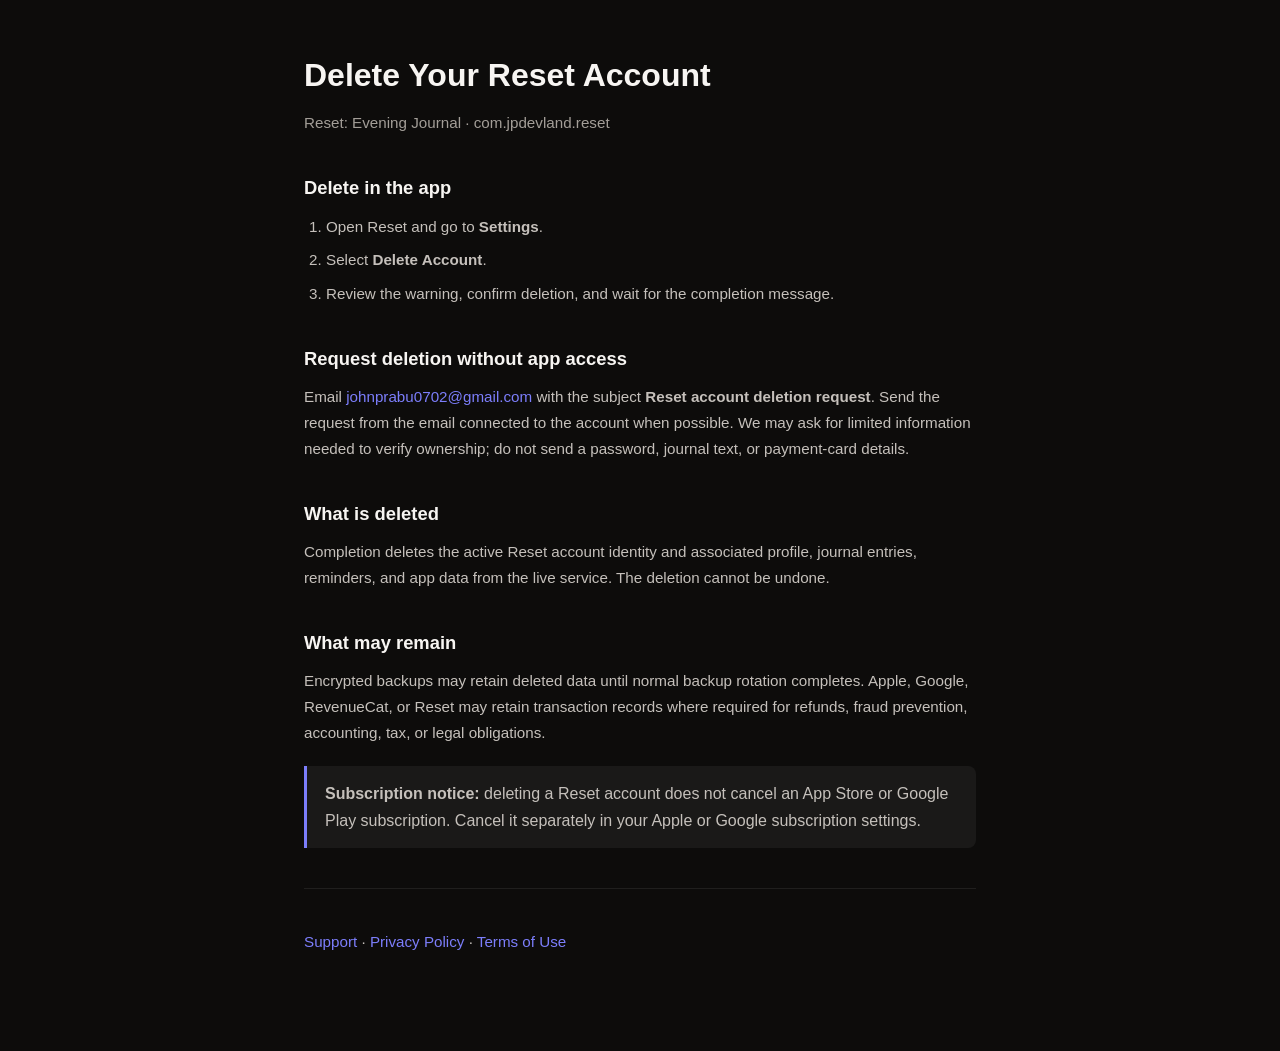
==== account-deletion.html @ d6d280e7 "Update Reset legal and support pages" ====
<!DOCTYPE html>
<html lang="en">
<head>
  <meta charset="UTF-8" />
  <meta name="viewport" content="width=device-width, initial-scale=1.0" />
  <title>Delete Your Account - Reset: Evening Journal</title>
  <style>
    *, *::before, *::after { box-sizing: border-box; margin: 0; padding: 0; }
    body { font-family: -apple-system, BlinkMacSystemFont, "Segoe UI", Roboto, Helvetica, Arial, sans-serif; background: #0D0C0B; color: #F7F5F2; line-height: 1.7; }
    main { max-width: 720px; margin: 0 auto; padding: 48px 24px 96px; }
    h1 { font-size: 2rem; margin-bottom: 8px; }
    h2 { font-size: 1.15rem; margin: 36px 0 10px; }
    p, li { color: #C5C0BB; font-size: 0.95rem; }
    ol { padding-left: 22px; margin-top: 8px; }
    li { margin-bottom: 8px; }
    a { color: #7C7EFB; text-decoration: none; }
    a:hover { text-decoration: underline; }
    .notice { background: #1A1918; border-left: 3px solid #7C7EFB; border-radius: 0 8px 8px 0; padding: 14px 18px; margin: 20px 0; color: #C5C0BB; }
    .muted { color: #A39E98; }
    hr { border: none; border-top: 1px solid rgba(255,255,255,0.08); margin: 40px 0; }
  </style>
</head>
<body>
  <main>
    <h1>Delete Your Reset Account</h1>
    <p class="muted">Reset: Evening Journal &middot; com.jpdevland.reset</p>

    <h2>Delete in the app</h2>
    <ol>
      <li>Open Reset and go to <strong>Settings</strong>.</li>
      <li>Select <strong>Delete Account</strong>.</li>
      <li>Review the warning, confirm deletion, and wait for the completion message.</li>
    </ol>

    <h2>Request deletion without app access</h2>
    <p>Email <a href="mailto:johnprabu0702@gmail.com?subject=Reset%20account%20deletion%20request">johnprabu0702@gmail.com</a> with the subject <strong>Reset account deletion request</strong>. Send the request from the email connected to the account when possible. We may ask for limited information needed to verify ownership; do not send a password, journal text, or payment-card details.</p>

    <h2>What is deleted</h2>
    <p>Completion deletes the active Reset account identity and associated profile, journal entries, reminders, and app data from the live service. The deletion cannot be undone.</p>

    <h2>What may remain</h2>
    <p>Encrypted backups may retain deleted data until normal backup rotation completes. Apple, Google, RevenueCat, or Reset may retain transaction records where required for refunds, fraud prevention, accounting, tax, or legal obligations.</p>

    <div class="notice"><strong>Subscription notice:</strong> deleting a Reset account does not cancel an App Store or Google Play subscription. Cancel it separately in your Apple or Google subscription settings.</div>

    <hr />
    <p><a href="./support.html">Support</a> &middot; <a href="./privacy-policy.html">Privacy Policy</a> &middot; <a href="./terms-of-use.html">Terms of Use</a></p>
  </main>
</body>
</html>
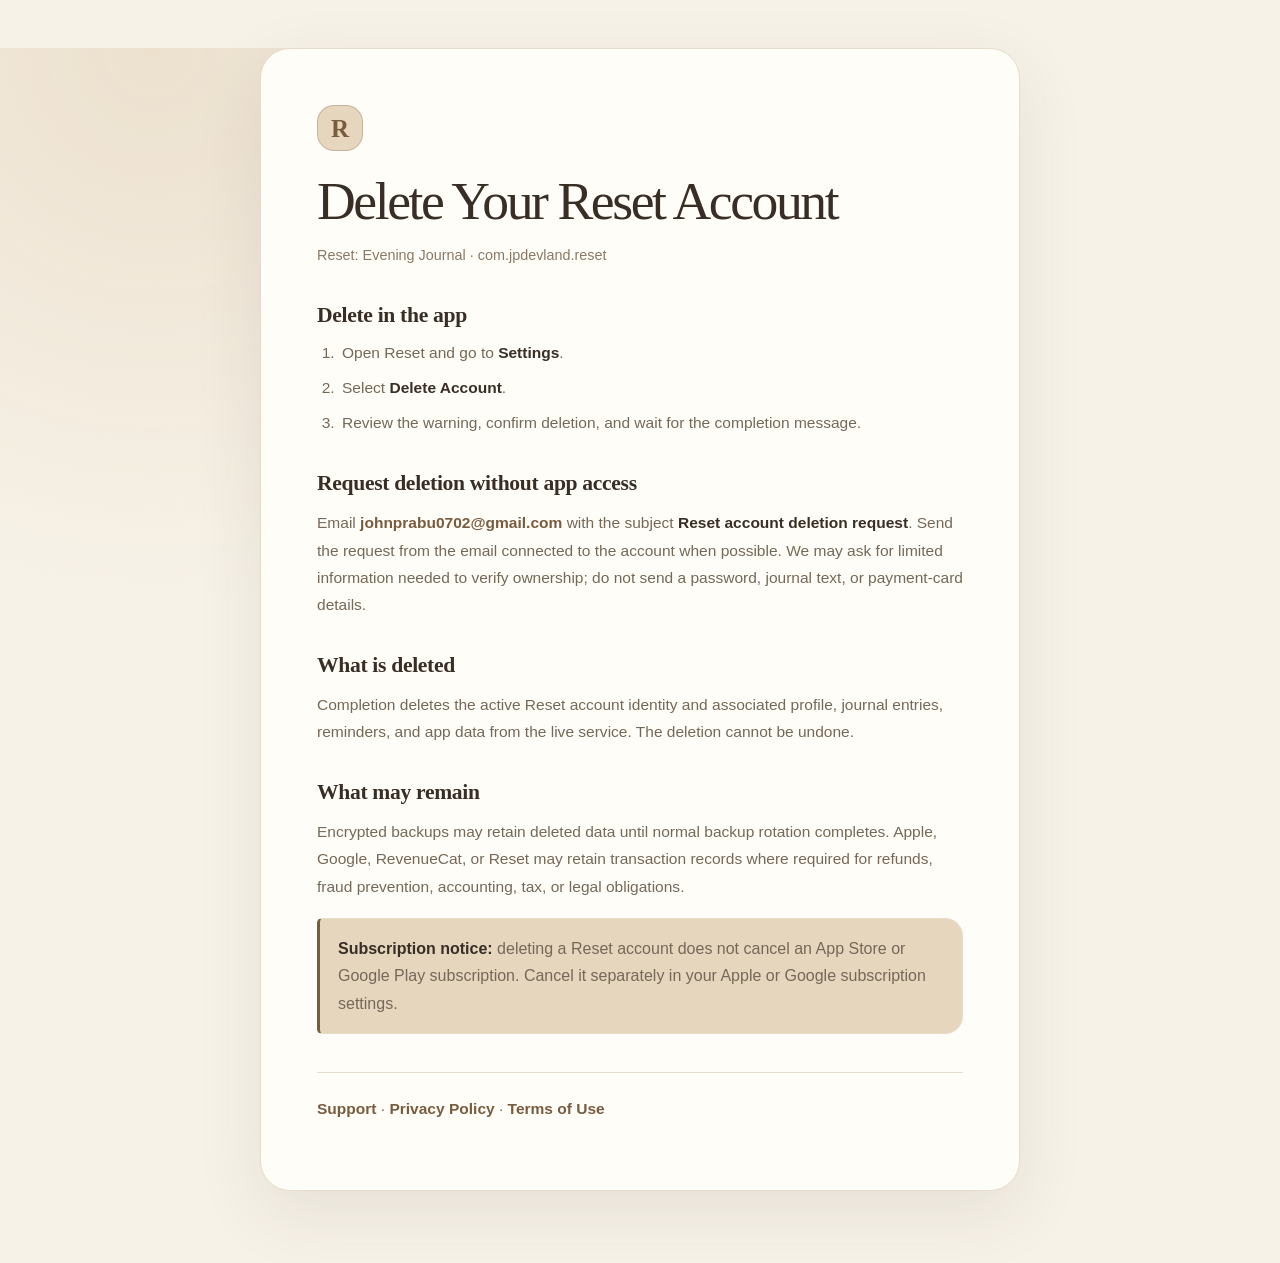
==== commit f7981e1e: "Refresh Reset support and legal pages" ====
--- a/account-deletion.html
+++ b/account-deletion.html
@@ -19,6 +19,8 @@
     .muted { color: #A39E98; }
     hr { border: none; border-top: 1px solid rgba(255,255,255,0.08); margin: 40px 0; }
   </style>
+  <meta name="theme-color" content="#F7F2E8" />
+  <link rel="stylesheet" href="./site.css" />
 </head>
 <body>
   <main>
--- a/site.css
+++ b/site.css
@@ -0,0 +1,144 @@
+:root {
+  color-scheme: light dark;
+  --page: #F7F2E8;
+  --paper: #FFFDF8;
+  --paper-raised: #F1E8DA;
+  --ink: #382E25;
+  --body-ink: #756858;
+  --muted: #8A7865;
+  --edge: #E7DCCB;
+  --accent: #795B3E;
+  --accent-ink: #FFF9EF;
+  --accent-wash: #E6D6BE;
+  --serif: "Iowan Old Style", "Palatino Linotype", "Book Antiqua", Georgia, serif;
+  --sans: -apple-system, BlinkMacSystemFont, "Segoe UI", Roboto, Helvetica, Arial, sans-serif;
+}
+
+@media (prefers-color-scheme: dark) {
+  :root {
+    --page: #171512;
+    --paper: #211E1A;
+    --paper-raised: #29251F;
+    --ink: #F5EDE2;
+    --body-ink: #C3B7A8;
+    --muted: #958878;
+    --edge: #40392F;
+    --accent: #E8C997;
+    --accent-ink: #342718;
+    --accent-wash: #40372B;
+  }
+}
+
+*, *::before, *::after { box-sizing: border-box; }
+html { min-height: 100%; background: var(--page); scroll-behavior: smooth; }
+body {
+  min-height: 100vh;
+  margin: 0;
+  background: radial-gradient(ellipse at 12% 0%, color-mix(in srgb, var(--accent-wash) 62%, transparent), transparent 34rem), var(--page) !important;
+  color: var(--ink);
+  font-family: var(--sans);
+  line-height: 1.72;
+  -webkit-font-smoothing: antialiased;
+  text-rendering: optimizeLegibility;
+}
+
+main, .wrapper {
+  position: relative;
+  width: min(100% - 36px, 760px);
+  max-width: 760px;
+  margin: clamp(18px, 5vw, 48px) auto 72px;
+  padding: clamp(28px, 6vw, 56px);
+  border: 1px solid var(--edge);
+  border-radius: 30px;
+  background: var(--paper);
+  box-shadow: 0 22px 70px color-mix(in srgb, var(--ink) 9%, transparent);
+}
+
+main::before, .wrapper::before {
+  content: "R";
+  display: grid;
+  width: 46px;
+  height: 46px;
+  margin-bottom: 22px;
+  place-items: center;
+  border: 1px solid color-mix(in srgb, var(--accent) 28%, transparent);
+  border-radius: 17px;
+  background: var(--accent-wash);
+  color: var(--accent);
+  font: 600 25px/1 var(--serif);
+}
+
+h1, header h1 {
+  margin: 0 0 10px;
+  color: var(--ink);
+  font-family: var(--serif);
+  font-size: clamp(2.15rem, 7vw, 3.35rem);
+  font-weight: 500;
+  letter-spacing: -.045em;
+  line-height: 1.08;
+}
+h2 {
+  margin: 34px 0 10px;
+  color: var(--ink);
+  font-family: var(--serif);
+  font-size: 1.35rem;
+  font-weight: 600;
+  letter-spacing: -.015em;
+  line-height: 1.25;
+}
+p, li { color: var(--body-ink); font-size: .97rem; line-height: 1.75; }
+p { margin: 12px 0; }
+strong { color: var(--ink); }
+ul, ol { margin: 10px 0 0; padding-left: 22px; }
+li { margin: 0 0 8px; padding-left: 3px; }
+a { color: var(--accent); font-weight: 600; text-decoration-color: color-mix(in srgb, var(--accent) 42%, transparent); text-underline-offset: 3px; }
+a:hover { text-decoration-thickness: 2px; }
+a:focus-visible { outline: 3px solid color-mix(in srgb, var(--accent) 48%, transparent); outline-offset: 3px; border-radius: 4px; }
+header { margin-bottom: 30px; }
+header p, .muted { color: var(--muted) !important; font-size: .9rem !important; }
+.badge {
+  display: inline-flex;
+  align-items: center;
+  margin-top: 9px;
+  padding: 6px 13px;
+  border: 1px solid var(--edge);
+  border-radius: 999px;
+  background: var(--paper-raised);
+  color: var(--body-ink) !important;
+  font-size: .77rem;
+}
+.important, .notice {
+  margin: 18px 0;
+  padding: 16px 18px;
+  border: 1px solid var(--edge);
+  border-inline-start: 3px solid var(--accent);
+  border-radius: 5px 18px 18px 5px;
+  background: var(--accent-wash);
+  color: var(--body-ink) !important;
+}
+hr { height: 1px; margin: 38px 0 22px; border: 0; background: var(--edge); }
+footer { margin-top: 42px; padding-top: 20px; border-top: 1px solid var(--edge); }
+footer a { color: var(--accent); }
+.card {
+  margin-top: 24px;
+  padding: clamp(20px, 4vw, 30px);
+  border: 1px solid var(--edge);
+  border-radius: 24px;
+  background: var(--paper-raised);
+}
+.review-link {
+  display: inline-flex;
+  align-items: center;
+  min-height: 46px;
+  margin-top: 10px;
+  padding: 11px 18px;
+  border-radius: 999px;
+  background: var(--accent);
+  color: var(--accent-ink) !important;
+  text-decoration: none;
+}
+
+@media (max-width: 540px) {
+  main, .wrapper { width: min(100% - 24px, 760px); margin-top: 12px; padding: 25px 21px 34px; border-radius: 24px; }
+  h2 { margin-top: 29px; }
+}
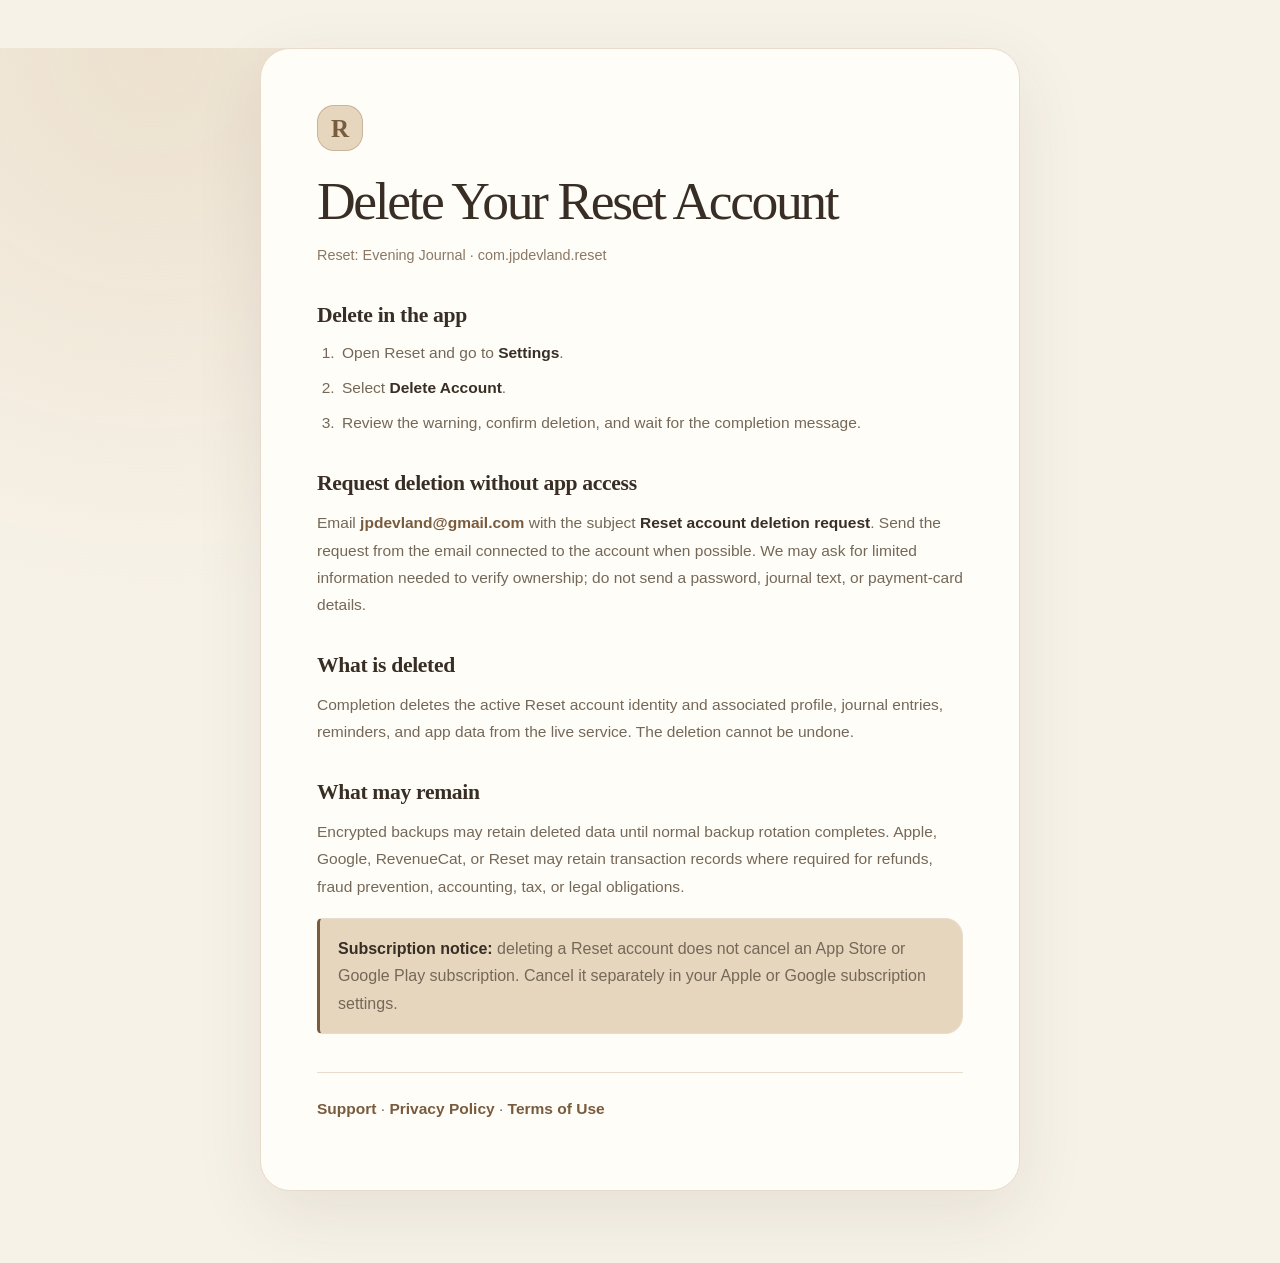
==== commit 0f22cbc5: "Update Reset contact email" ====
--- a/account-deletion.html
+++ b/account-deletion.html
@@ -35,7 +35,7 @@
     </ol>
 
     <h2>Request deletion without app access</h2>
-    <p>Email <a href="mailto:johnprabu0702@gmail.com?subject=Reset%20account%20deletion%20request">johnprabu0702@gmail.com</a> with the subject <strong>Reset account deletion request</strong>. Send the request from the email connected to the account when possible. We may ask for limited information needed to verify ownership; do not send a password, journal text, or payment-card details.</p>
+    <p>Email <a href="mailto:jpdevland@gmail.com?subject=Reset%20account%20deletion%20request">jpdevland@gmail.com</a> with the subject <strong>Reset account deletion request</strong>. Send the request from the email connected to the account when possible. We may ask for limited information needed to verify ownership; do not send a password, journal text, or payment-card details.</p>
 
     <h2>What is deleted</h2>
     <p>Completion deletes the active Reset account identity and associated profile, journal entries, reminders, and app data from the live service. The deletion cannot be undone.</p>
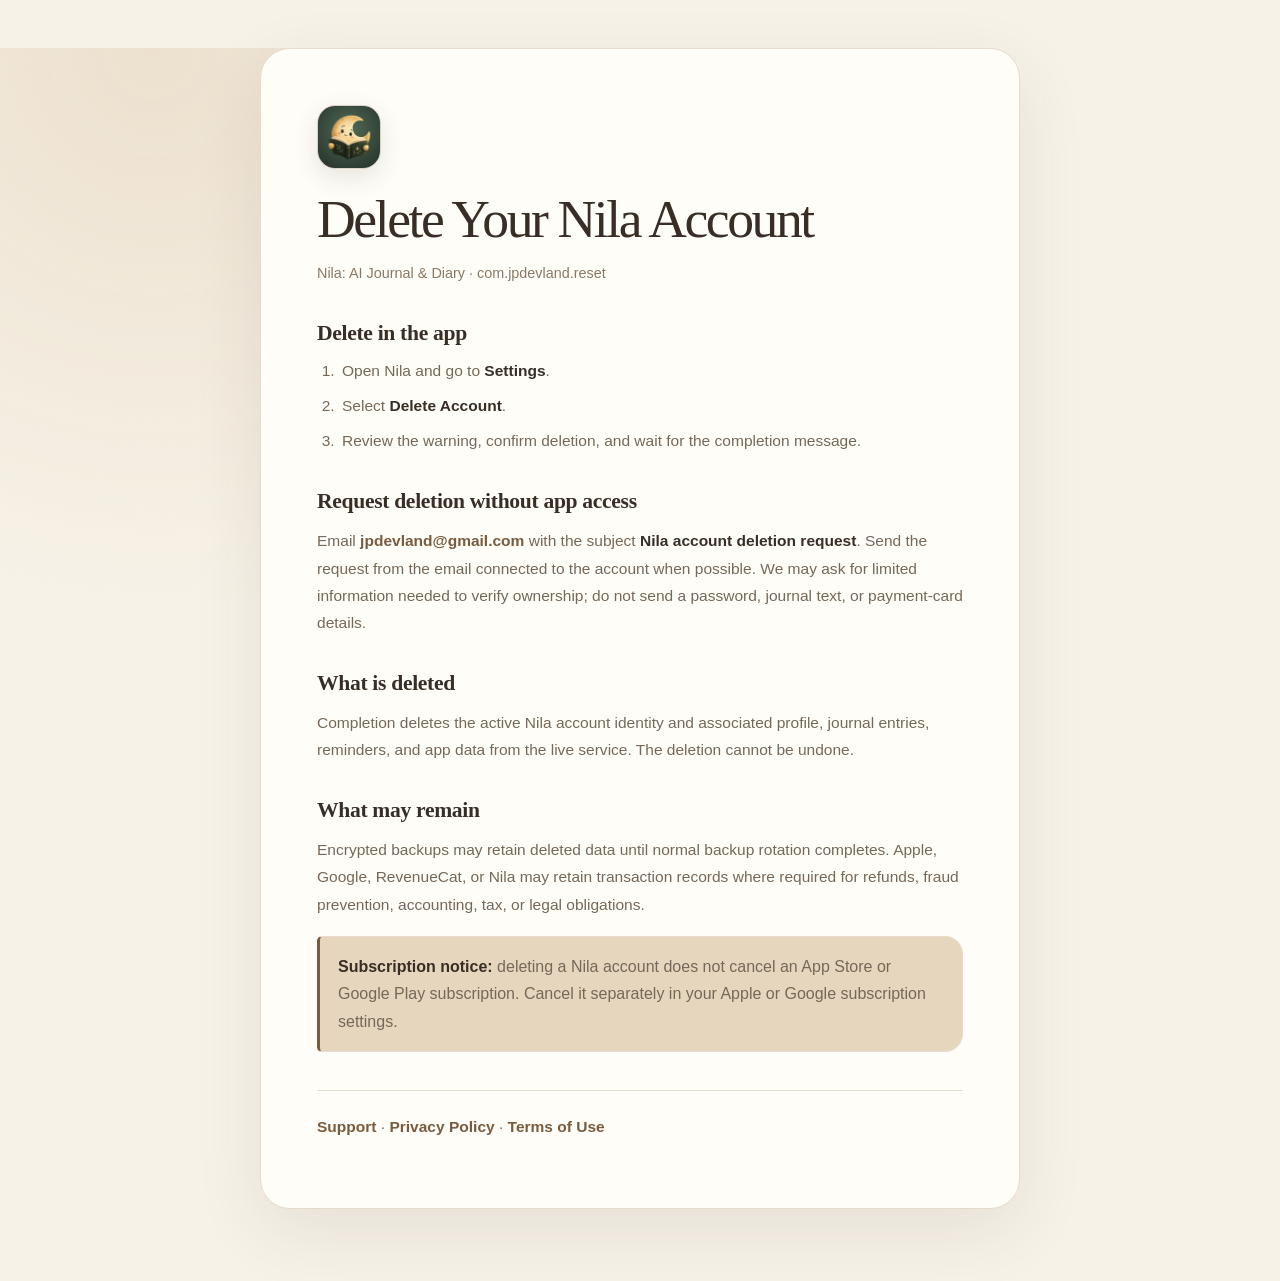
==== commit 2d5fa27b: "Update Nila legal site branding" ====
--- a/account-deletion.html
+++ b/account-deletion.html
@@ -3,7 +3,7 @@
 <head>
   <meta charset="UTF-8" />
   <meta name="viewport" content="width=device-width, initial-scale=1.0" />
-  <title>Delete Your Account - Reset: Evening Journal</title>
+  <title>Delete Your Account - Nila: AI Journal &amp; Diary</title>
   <style>
     *, *::before, *::after { box-sizing: border-box; margin: 0; padding: 0; }
     body { font-family: -apple-system, BlinkMacSystemFont, "Segoe UI", Roboto, Helvetica, Arial, sans-serif; background: #0D0C0B; color: #F7F5F2; line-height: 1.7; }
@@ -24,26 +24,27 @@
 </head>
 <body>
   <main>
-    <h1>Delete Your Reset Account</h1>
-    <p class="muted">Reset: Evening Journal &middot; com.jpdevland.reset</p>
+    <img class="brand-mark" src="./nila-app-icon.png" alt="Nila app icon" width="64" height="64" />
+    <h1>Delete Your Nila Account</h1>
+    <p class="muted">Nila: AI Journal &amp; Diary &middot; com.jpdevland.reset</p>
 
     <h2>Delete in the app</h2>
     <ol>
-      <li>Open Reset and go to <strong>Settings</strong>.</li>
+      <li>Open Nila and go to <strong>Settings</strong>.</li>
       <li>Select <strong>Delete Account</strong>.</li>
       <li>Review the warning, confirm deletion, and wait for the completion message.</li>
     </ol>
 
     <h2>Request deletion without app access</h2>
-    <p>Email <a href="mailto:jpdevland@gmail.com?subject=Reset%20account%20deletion%20request">jpdevland@gmail.com</a> with the subject <strong>Reset account deletion request</strong>. Send the request from the email connected to the account when possible. We may ask for limited information needed to verify ownership; do not send a password, journal text, or payment-card details.</p>
+    <p>Email <a href="mailto:jpdevland@gmail.com?subject=Nila%20account%20deletion%20request">jpdevland@gmail.com</a> with the subject <strong>Nila account deletion request</strong>. Send the request from the email connected to the account when possible. We may ask for limited information needed to verify ownership; do not send a password, journal text, or payment-card details.</p>
 
     <h2>What is deleted</h2>
-    <p>Completion deletes the active Reset account identity and associated profile, journal entries, reminders, and app data from the live service. The deletion cannot be undone.</p>
+    <p>Completion deletes the active Nila account identity and associated profile, journal entries, reminders, and app data from the live service. The deletion cannot be undone.</p>
 
     <h2>What may remain</h2>
-    <p>Encrypted backups may retain deleted data until normal backup rotation completes. Apple, Google, RevenueCat, or Reset may retain transaction records where required for refunds, fraud prevention, accounting, tax, or legal obligations.</p>
+    <p>Encrypted backups may retain deleted data until normal backup rotation completes. Apple, Google, RevenueCat, or Nila may retain transaction records where required for refunds, fraud prevention, accounting, tax, or legal obligations.</p>
 
-    <div class="notice"><strong>Subscription notice:</strong> deleting a Reset account does not cancel an App Store or Google Play subscription. Cancel it separately in your Apple or Google subscription settings.</div>
+    <div class="notice"><strong>Subscription notice:</strong> deleting a Nila account does not cancel an App Store or Google Play subscription. Cancel it separately in your Apple or Google subscription settings.</div>
 
     <hr />
     <p><a href="./support.html">Support</a> &middot; <a href="./privacy-policy.html">Privacy Policy</a> &middot; <a href="./terms-of-use.html">Terms of Use</a></p>
--- a/site.css
+++ b/site.css
@@ -41,7 +41,6 @@
   -webkit-font-smoothing: antialiased;
   text-rendering: optimizeLegibility;
 }
-
 main, .wrapper {
   position: relative;
   width: min(100% - 36px, 760px);
@@ -53,39 +52,18 @@
   background: var(--paper);
   box-shadow: 0 22px 70px color-mix(in srgb, var(--ink) 9%, transparent);
 }
-
-main::before, .wrapper::before {
-  content: "R";
-  display: grid;
-  width: 46px;
-  height: 46px;
+.brand-mark {
+  display: block;
+  width: 64px;
+  height: 64px;
   margin-bottom: 22px;
-  place-items: center;
+  object-fit: contain;
   border: 1px solid color-mix(in srgb, var(--accent) 28%, transparent);
-  border-radius: 17px;
-  background: var(--accent-wash);
-  color: var(--accent);
-  font: 600 25px/1 var(--serif);
+  border-radius: 18px;
+  box-shadow: 0 8px 24px color-mix(in srgb, var(--ink) 12%, transparent);
 }
-
-h1, header h1 {
-  margin: 0 0 10px;
-  color: var(--ink);
-  font-family: var(--serif);
-  font-size: clamp(2.15rem, 7vw, 3.35rem);
-  font-weight: 500;
-  letter-spacing: -.045em;
-  line-height: 1.08;
-}
-h2 {
-  margin: 34px 0 10px;
-  color: var(--ink);
-  font-family: var(--serif);
-  font-size: 1.35rem;
-  font-weight: 600;
-  letter-spacing: -.015em;
-  line-height: 1.25;
-}
+h1, header h1 { margin: 0 0 10px; color: var(--ink); font-family: var(--serif); font-size: clamp(2.15rem, 7vw, 3.35rem); font-weight: 500; letter-spacing: -.045em; line-height: 1.08; }
+h2 { margin: 34px 0 10px; color: var(--ink); font-family: var(--serif); font-size: 1.35rem; font-weight: 600; letter-spacing: -.015em; line-height: 1.25; }
 p, li { color: var(--body-ink); font-size: .97rem; line-height: 1.75; }
 p { margin: 12px 0; }
 strong { color: var(--ink); }
@@ -96,49 +74,11 @@
 a:focus-visible { outline: 3px solid color-mix(in srgb, var(--accent) 48%, transparent); outline-offset: 3px; border-radius: 4px; }
 header { margin-bottom: 30px; }
 header p, .muted { color: var(--muted) !important; font-size: .9rem !important; }
-.badge {
-  display: inline-flex;
-  align-items: center;
-  margin-top: 9px;
-  padding: 6px 13px;
-  border: 1px solid var(--edge);
-  border-radius: 999px;
-  background: var(--paper-raised);
-  color: var(--body-ink) !important;
-  font-size: .77rem;
-}
-.important, .notice {
-  margin: 18px 0;
-  padding: 16px 18px;
-  border: 1px solid var(--edge);
-  border-inline-start: 3px solid var(--accent);
-  border-radius: 5px 18px 18px 5px;
-  background: var(--accent-wash);
-  color: var(--body-ink) !important;
-}
+.badge { display: inline-flex; align-items: center; margin-top: 9px; padding: 6px 13px; border: 1px solid var(--edge); border-radius: 999px; background: var(--paper-raised); color: var(--body-ink) !important; font-size: .77rem; }
+.important, .notice { margin: 18px 0; padding: 16px 18px; border: 1px solid var(--edge); border-inline-start: 3px solid var(--accent); border-radius: 5px 18px 18px 5px; background: var(--accent-wash); color: var(--body-ink) !important; }
 hr { height: 1px; margin: 38px 0 22px; border: 0; background: var(--edge); }
 footer { margin-top: 42px; padding-top: 20px; border-top: 1px solid var(--edge); }
 footer a { color: var(--accent); }
-.card {
-  margin-top: 24px;
-  padding: clamp(20px, 4vw, 30px);
-  border: 1px solid var(--edge);
-  border-radius: 24px;
-  background: var(--paper-raised);
-}
-.review-link {
-  display: inline-flex;
-  align-items: center;
-  min-height: 46px;
-  margin-top: 10px;
-  padding: 11px 18px;
-  border-radius: 999px;
-  background: var(--accent);
-  color: var(--accent-ink) !important;
-  text-decoration: none;
-}
-
-@media (max-width: 540px) {
-  main, .wrapper { width: min(100% - 24px, 760px); margin-top: 12px; padding: 25px 21px 34px; border-radius: 24px; }
-  h2 { margin-top: 29px; }
-}
+.card { margin-top: 24px; padding: clamp(20px, 4vw, 30px); border: 1px solid var(--edge); border-radius: 24px; background: var(--paper-raised); }
+.review-link { display: inline-flex; align-items: center; min-height: 46px; margin-top: 10px; padding: 11px 18px; border-radius: 999px; background: var(--accent); color: var(--accent-ink) !important; text-decoration: none; }
+@media (max-width: 540px) { main, .wrapper { width: min(100% - 24px, 760px); margin-top: 12px; padding: 25px 21px 34px; border-radius: 24px; } h2 { margin-top: 29px; } }
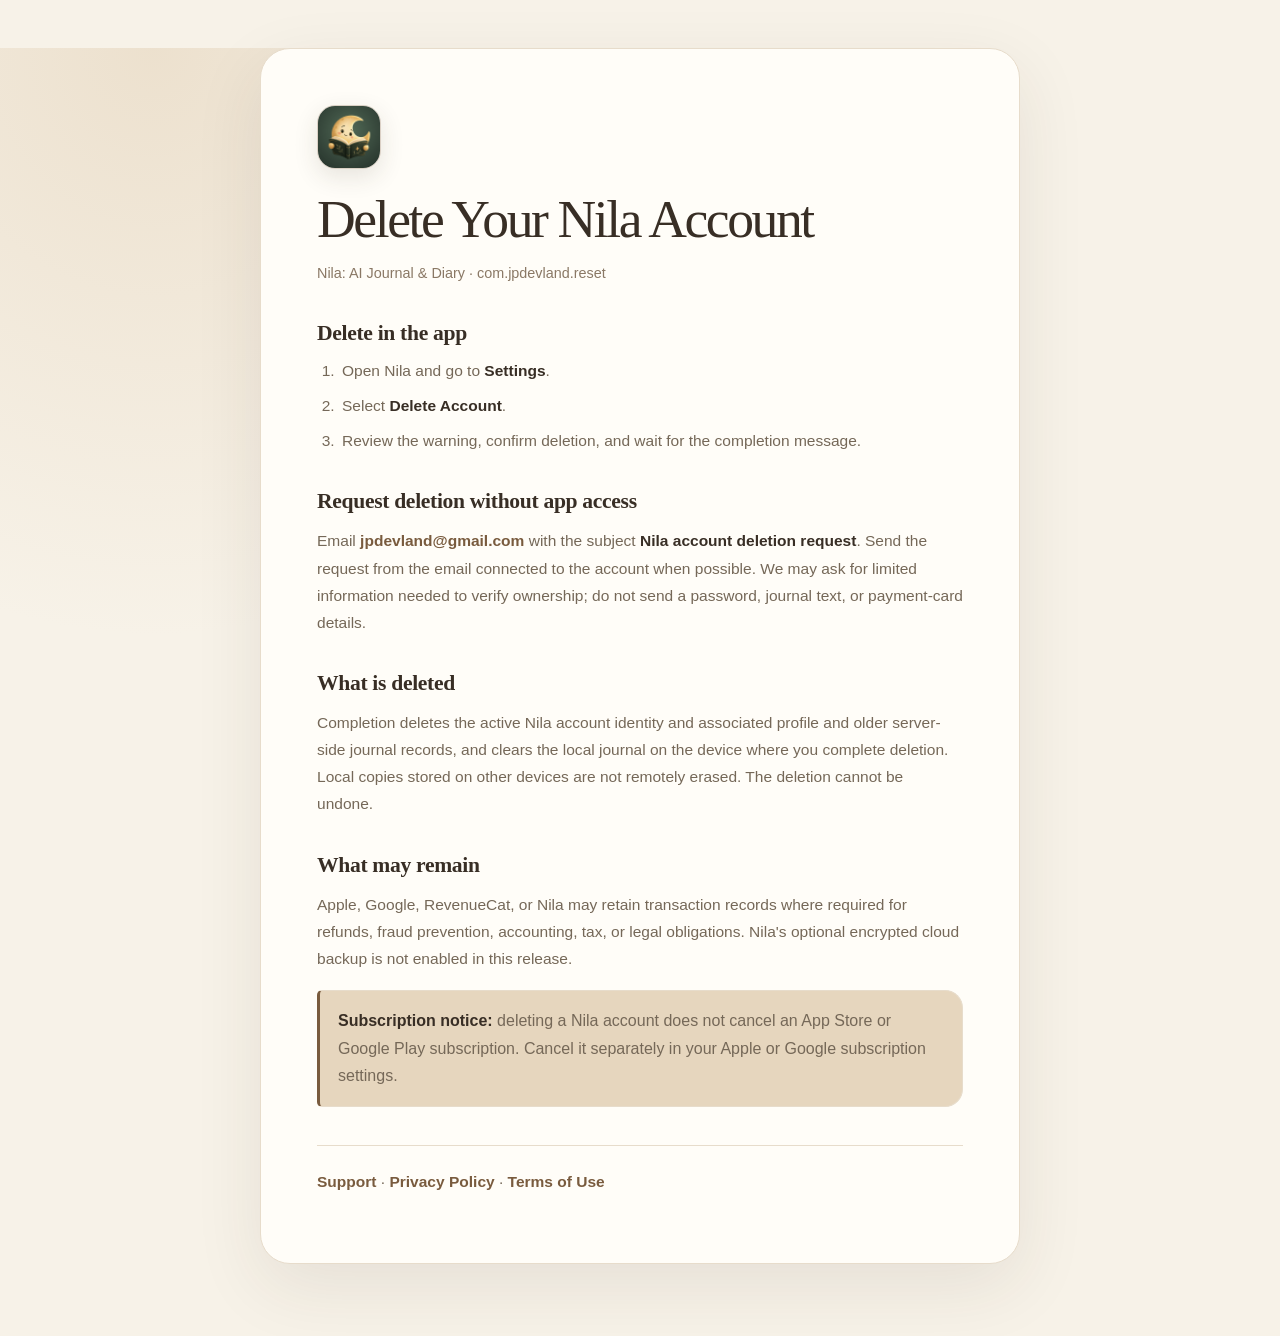
==== commit d1c25520: "Align Nila privacy disclosures with local storage" ====
--- a/account-deletion.html
+++ b/account-deletion.html
@@ -39,10 +39,10 @@
     <p>Email <a href="mailto:jpdevland@gmail.com?subject=Nila%20account%20deletion%20request">jpdevland@gmail.com</a> with the subject <strong>Nila account deletion request</strong>. Send the request from the email connected to the account when possible. We may ask for limited information needed to verify ownership; do not send a password, journal text, or payment-card details.</p>
 
     <h2>What is deleted</h2>
-    <p>Completion deletes the active Nila account identity and associated profile, journal entries, reminders, and app data from the live service. The deletion cannot be undone.</p>
+    <p>Completion deletes the active Nila account identity and associated profile and older server-side journal records, and clears the local journal on the device where you complete deletion. Local copies stored on other devices are not remotely erased. The deletion cannot be undone.</p>
 
     <h2>What may remain</h2>
-    <p>Encrypted backups may retain deleted data until normal backup rotation completes. Apple, Google, RevenueCat, or Nila may retain transaction records where required for refunds, fraud prevention, accounting, tax, or legal obligations.</p>
+    <p>Apple, Google, RevenueCat, or Nila may retain transaction records where required for refunds, fraud prevention, accounting, tax, or legal obligations. Nila's optional encrypted cloud backup is not enabled in this release.</p>
 
     <div class="notice"><strong>Subscription notice:</strong> deleting a Nila account does not cancel an App Store or Google Play subscription. Cancel it separately in your Apple or Google subscription settings.</div>
 
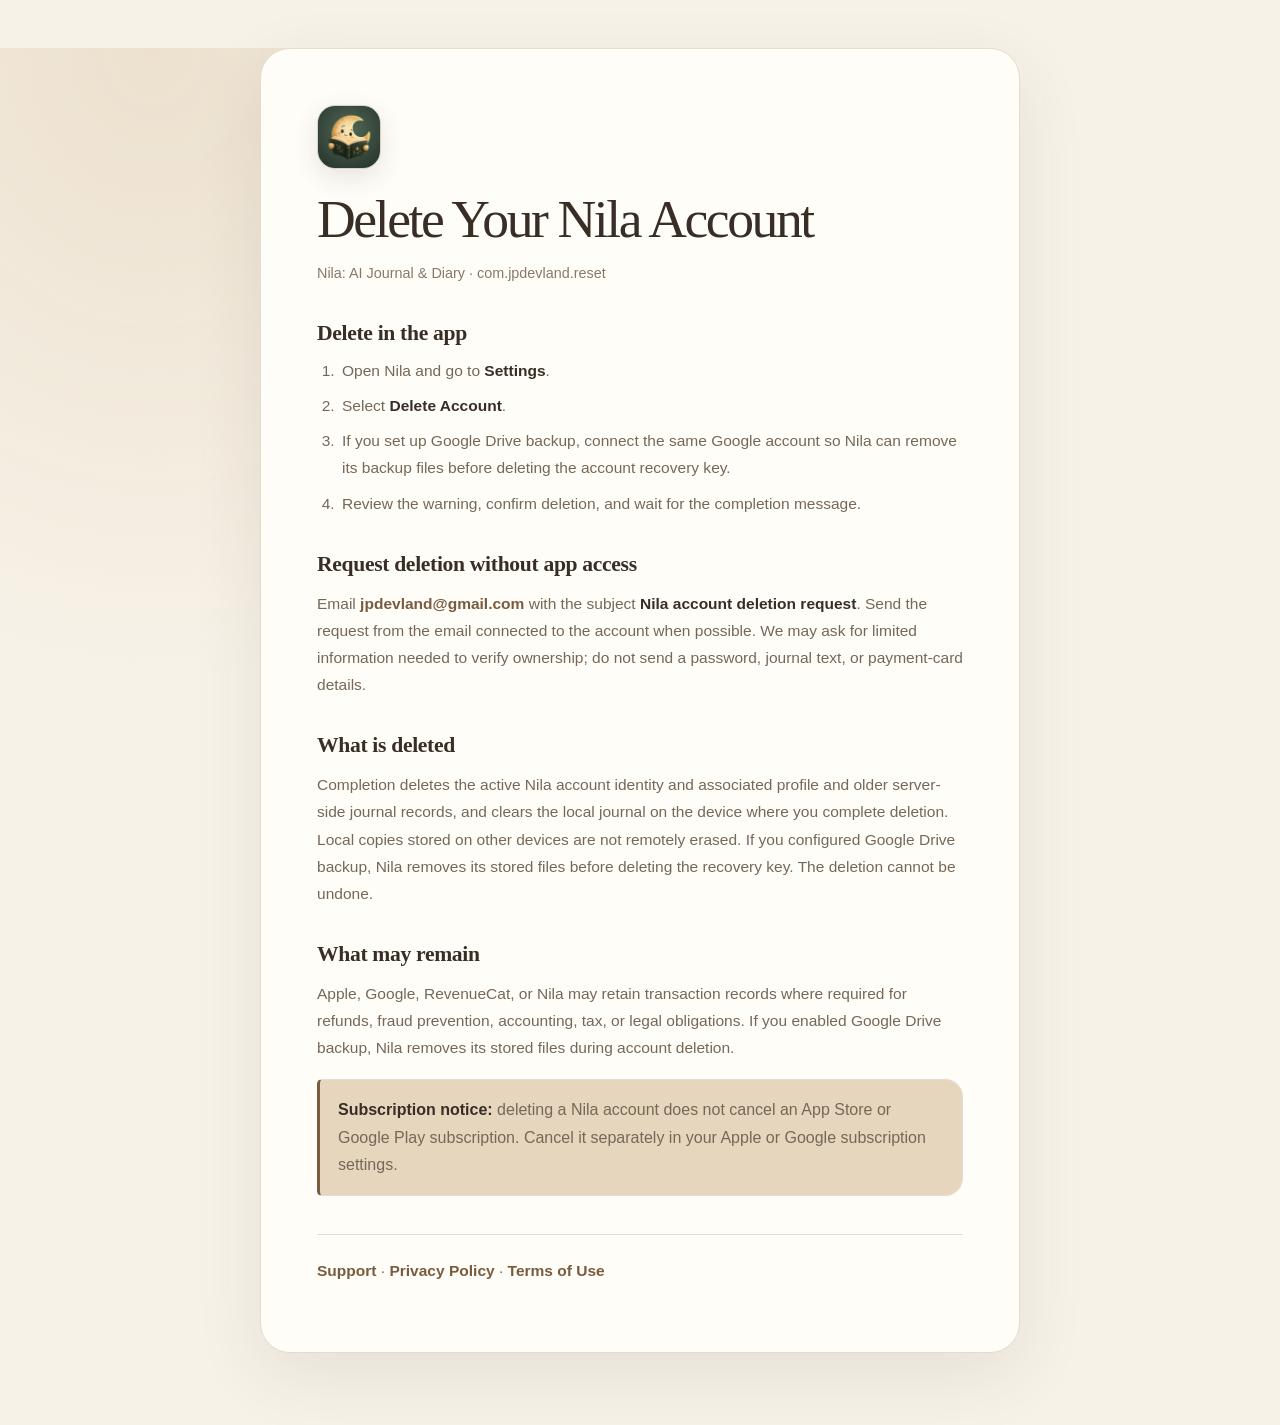
==== commit 911ceb67: "docs: align privacy disclosures with Drive backup" ====
--- a/account-deletion.html
+++ b/account-deletion.html
@@ -32,6 +32,7 @@
     <ol>
       <li>Open Nila and go to <strong>Settings</strong>.</li>
       <li>Select <strong>Delete Account</strong>.</li>
+      <li>If you set up Google Drive backup, connect the same Google account so Nila can remove its backup files before deleting the account recovery key.</li>
       <li>Review the warning, confirm deletion, and wait for the completion message.</li>
     </ol>
 
@@ -39,10 +40,10 @@
     <p>Email <a href="mailto:jpdevland@gmail.com?subject=Nila%20account%20deletion%20request">jpdevland@gmail.com</a> with the subject <strong>Nila account deletion request</strong>. Send the request from the email connected to the account when possible. We may ask for limited information needed to verify ownership; do not send a password, journal text, or payment-card details.</p>
 
     <h2>What is deleted</h2>
-    <p>Completion deletes the active Nila account identity and associated profile and older server-side journal records, and clears the local journal on the device where you complete deletion. Local copies stored on other devices are not remotely erased. The deletion cannot be undone.</p>
+    <p>Completion deletes the active Nila account identity and associated profile and older server-side journal records, and clears the local journal on the device where you complete deletion. Local copies stored on other devices are not remotely erased. If you configured Google Drive backup, Nila removes its stored files before deleting the recovery key. The deletion cannot be undone.</p>
 
     <h2>What may remain</h2>
-    <p>Apple, Google, RevenueCat, or Nila may retain transaction records where required for refunds, fraud prevention, accounting, tax, or legal obligations. Nila's optional encrypted cloud backup is not enabled in this release.</p>
+    <p>Apple, Google, RevenueCat, or Nila may retain transaction records where required for refunds, fraud prevention, accounting, tax, or legal obligations. If you enabled Google Drive backup, Nila removes its stored files during account deletion.</p>
 
     <div class="notice"><strong>Subscription notice:</strong> deleting a Nila account does not cancel an App Store or Google Play subscription. Cancel it separately in your Apple or Google subscription settings.</div>
 
